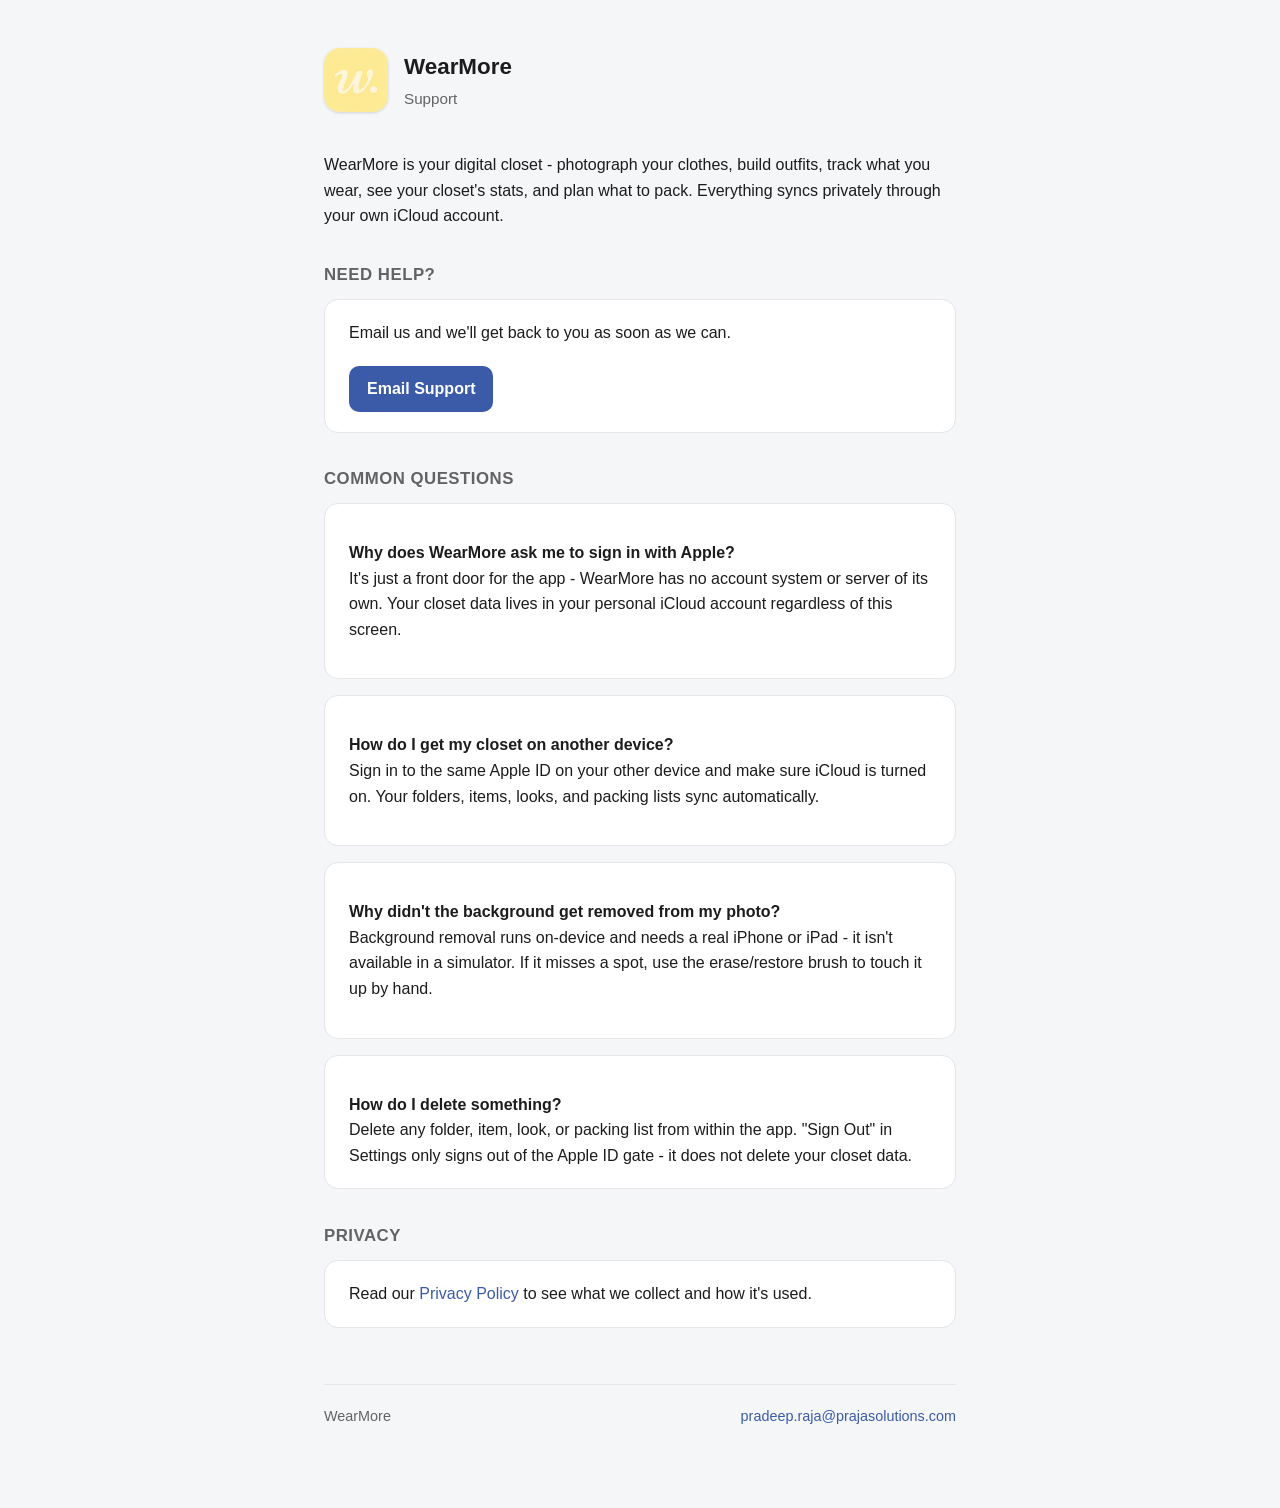
==== index.html @ c62e51a8 "Add WearMore support and privacy policy pages" ====
<!DOCTYPE html>
<html lang="en">
<head>
<meta charset="UTF-8">
<meta name="viewport" content="width=device-width, initial-scale=1.0">
<title>WearMore - Support</title>
<link rel="icon" href="assets/favicon.png">
<link rel="apple-touch-icon" href="assets/apple-touch-icon.png">
<link rel="stylesheet" href="assets/style.css">
</head>
<body>
  <div class="wrap">
    <header class="hero">
      <img src="assets/logo.png" alt="WearMore logo">
      <div>
        <h1>WearMore</h1>
        <p>Support</p>
      </div>
    </header>

    <p>WearMore is your digital closet - photograph your clothes, build outfits, track what you wear, see your closet's stats, and plan what to pack. Everything syncs privately through your own iCloud account.</p>

    <h2>Need help?</h2>
    <div class="card">
      <p style="margin-top:0">Email us and we'll get back to you as soon as we can.</p>
      <a class="button" href="mailto:pradeep.raja@prajasolutions.com">Email Support</a>
    </div>

    <h2>Common questions</h2>
    <div class="card">
      <p><strong>Why does WearMore ask me to sign in with Apple?</strong><br>
      It's just a front door for the app - WearMore has no account system or server of its own. Your closet data lives in your personal iCloud account regardless of this screen.</p>
    </div>
    <div class="card">
      <p><strong>How do I get my closet on another device?</strong><br>
      Sign in to the same Apple ID on your other device and make sure iCloud is turned on. Your folders, items, looks, and packing lists sync automatically.</p>
    </div>
    <div class="card">
      <p><strong>Why didn't the background get removed from my photo?</strong><br>
      Background removal runs on-device and needs a real iPhone or iPad - it isn't available in a simulator. If it misses a spot, use the erase/restore brush to touch it up by hand.</p>
    </div>
    <div class="card">
      <p style="margin-bottom:0"><strong>How do I delete something?</strong><br>
      Delete any folder, item, look, or packing list from within the app. "Sign Out" in Settings only signs out of the Apple ID gate - it does not delete your closet data.</p>
    </div>

    <h2>Privacy</h2>
    <div class="card">
      <p style="margin:0">Read our <a href="privacy.html">Privacy Policy</a> to see what we collect and how it's used.</p>
    </div>

    <footer>
      <span>WearMore</span>
      <span><a href="mailto:pradeep.raja@prajasolutions.com">pradeep.raja@prajasolutions.com</a></span>
    </footer>
  </div>
</body>
</html>
---- assets/style.css ----
:root {
  --bg: #f5f6f8;
  --card: #ffffff;
  --text: #1c1c1e;
  --muted: #636366;
  --accent: #3b5ba9;
  --border: #e5e5ea;
}

@media (prefers-color-scheme: dark) {
  :root {
    --bg: #0e0e10;
    --card: #1c1c1e;
    --text: #f2f2f7;
    --muted: #9a9aa0;
    --accent: #7fa2e8;
    --border: #2c2c2e;
  }
}

* { box-sizing: border-box; }

body {
  font-family: -apple-system, BlinkMacSystemFont, "Segoe UI", Roboto, sans-serif;
  background: var(--bg);
  color: var(--text);
  margin: 0;
  padding: 0;
  line-height: 1.6;
}

.wrap {
  max-width: 680px;
  margin: 0 auto;
  padding: 48px 24px 80px;
}

header.hero {
  display: flex;
  align-items: center;
  gap: 16px;
  margin-bottom: 40px;
}

header.hero img {
  width: 64px;
  height: 64px;
  border-radius: 16px;
  box-shadow: 0 1px 3px rgba(0, 0, 0, 0.15);
}

header.hero h1 {
  font-size: 1.4em;
  margin: 0;
}

header.hero p {
  margin: 2px 0 0;
  color: var(--muted);
  font-size: 0.95em;
}

h1 { font-size: 1.8em; margin-top: 0; }

h2 {
  font-size: 1.05em;
  text-transform: uppercase;
  letter-spacing: 0.03em;
  color: var(--muted);
  margin: 2em 0 0.6em;
}

.card {
  background: var(--card);
  border: 1px solid var(--border);
  border-radius: 14px;
  padding: 20px 24px;
  margin-bottom: 16px;
}

a { color: var(--accent); text-decoration: none; }
a:hover { text-decoration: underline; }

ul { padding-left: 1.2em; margin: 0; }
li { margin-bottom: 8px; }
li:last-child { margin-bottom: 0; }

.button {
  display: inline-block;
  background: var(--accent);
  color: #fff;
  padding: 10px 18px;
  border-radius: 10px;
  font-weight: 600;
  margin-top: 4px;
}
.button:hover { text-decoration: none; opacity: 0.9; }

footer {
  margin-top: 56px;
  padding-top: 20px;
  border-top: 1px solid var(--border);
  font-size: 0.9em;
  color: var(--muted);
  display: flex;
  justify-content: space-between;
  flex-wrap: wrap;
  gap: 8px;
}
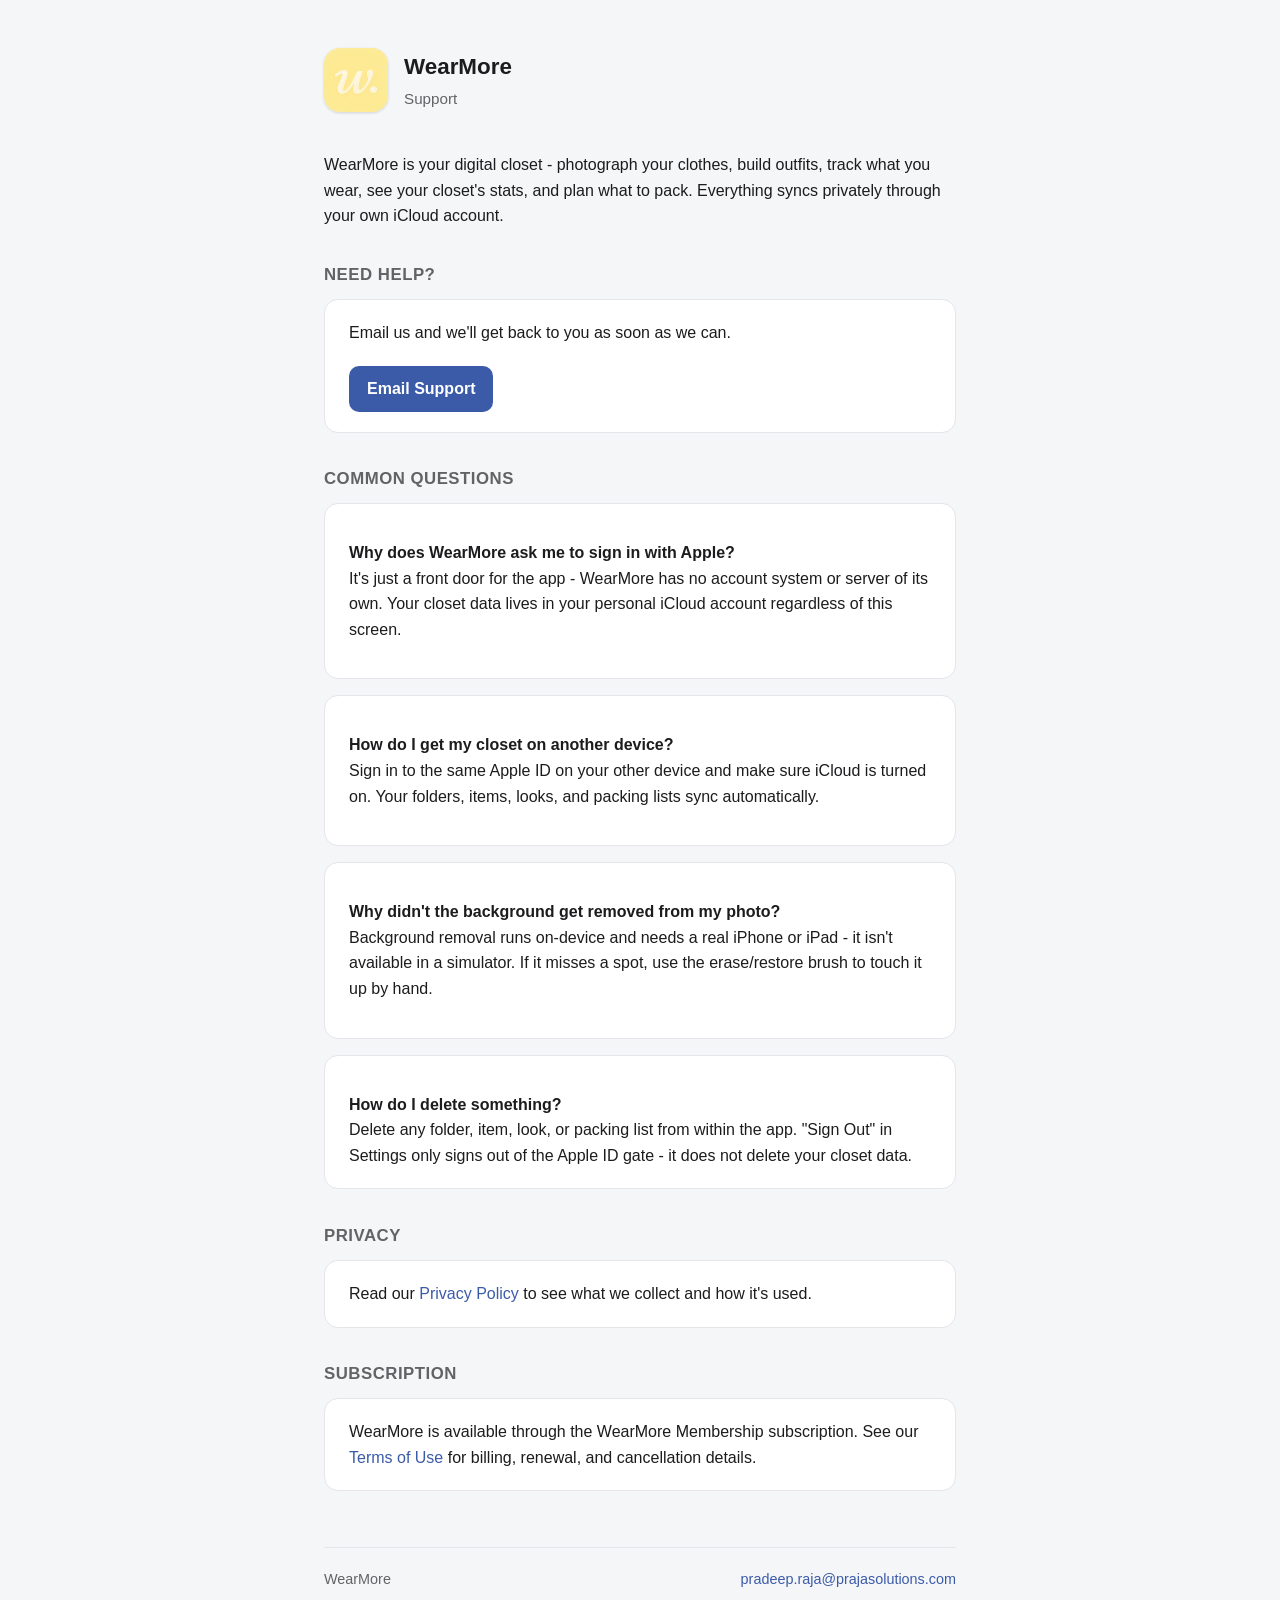
==== commit c8d57af7: "Add Terms of Use and subscription billing disclosure WearMore is moving to a $1.99/mo subscription -" ====
--- a/index.html
+++ b/index.html
@@ -49,6 +49,11 @@
       <p style="margin:0">Read our <a href="privacy.html">Privacy Policy</a> to see what we collect and how it's used.</p>
     </div>
 
+    <h2>Subscription</h2>
+    <div class="card">
+      <p style="margin:0">WearMore is available through the WearMore Membership subscription. See our <a href="terms.html">Terms of Use</a> for billing, renewal, and cancellation details.</p>
+    </div>
+
     <footer>
       <span>WearMore</span>
       <span><a href="mailto:pradeep.raja@prajasolutions.com">pradeep.raja@prajasolutions.com</a></span>
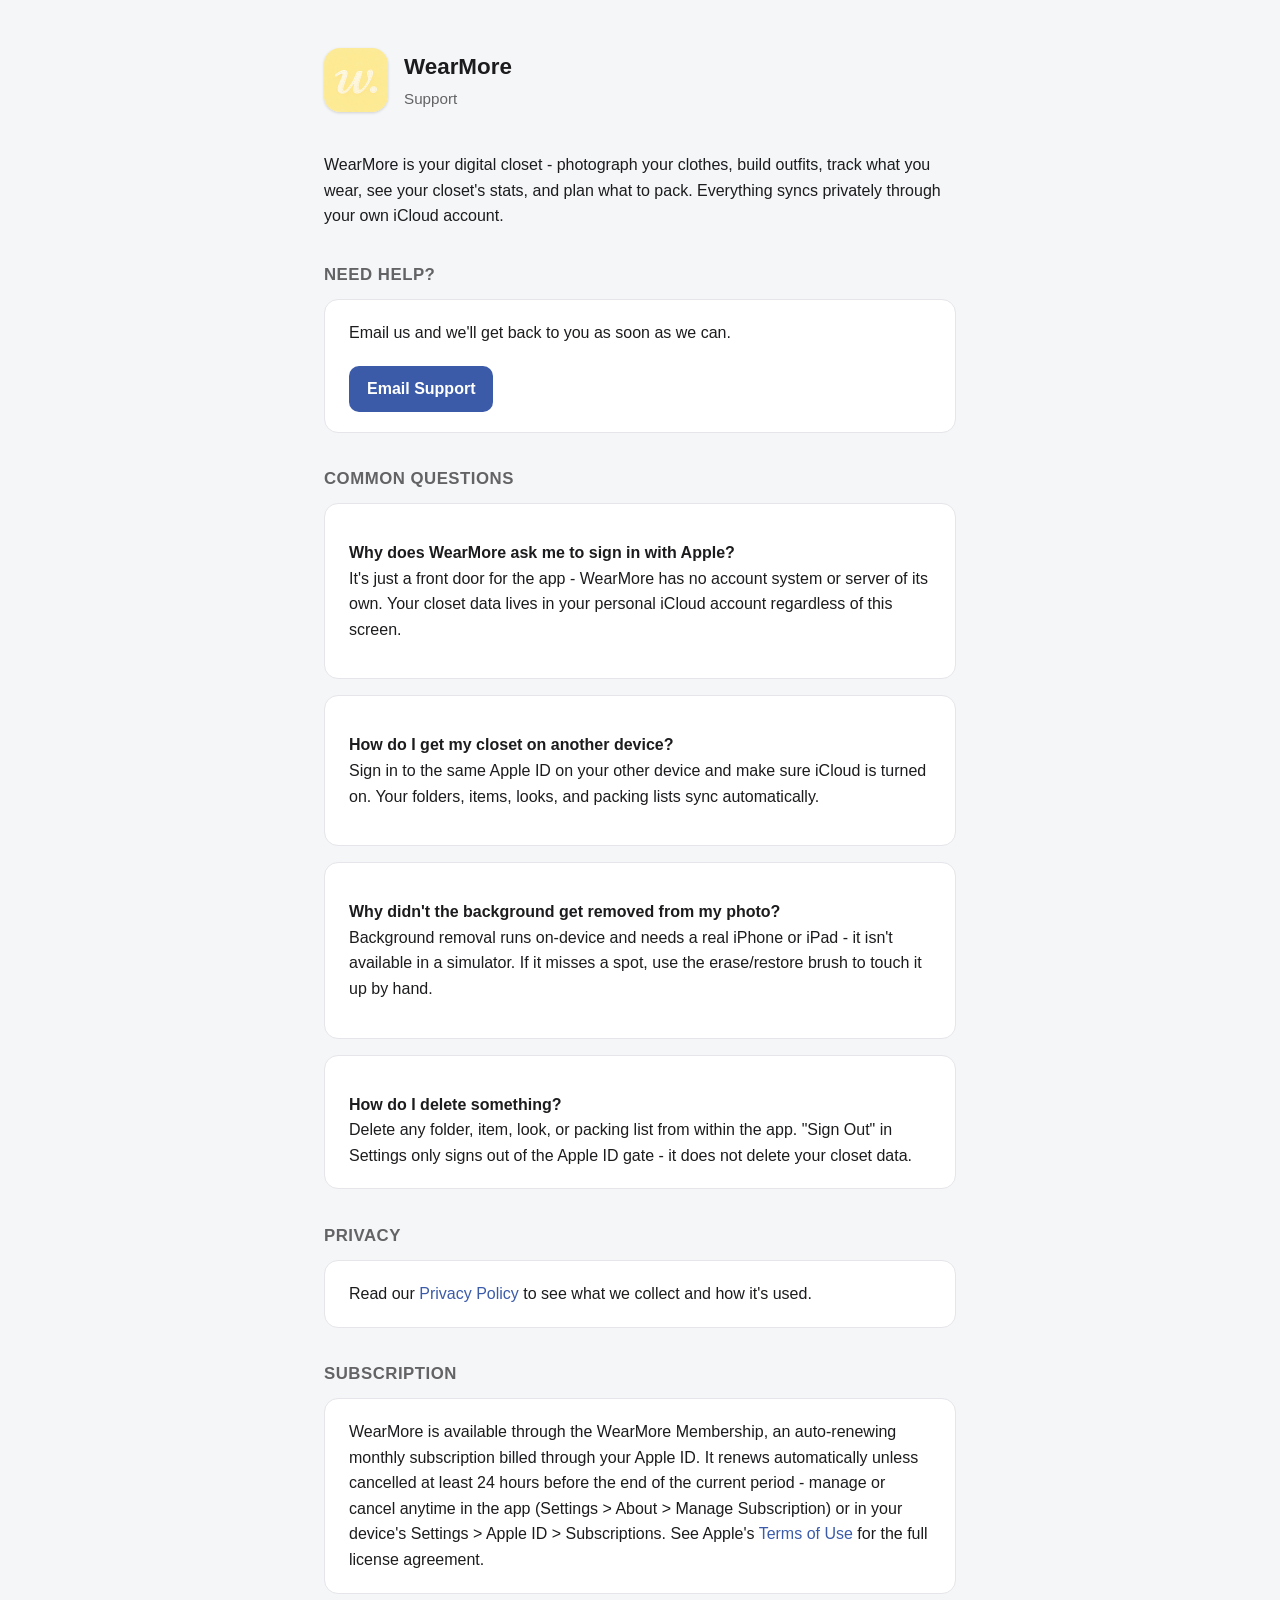
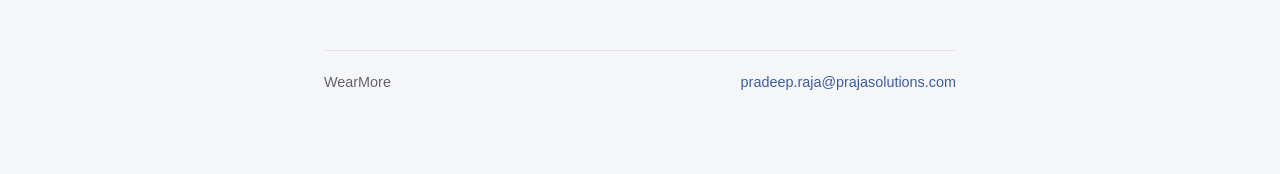
==== commit 33cdb6b3: "Point subscription links at Apple's EULA, not the removed terms page" ====
--- a/index.html
+++ b/index.html
@@ -51,7 +51,7 @@
 
     <h2>Subscription</h2>
     <div class="card">
-      <p style="margin:0">WearMore is available through the WearMore Membership subscription. See our <a href="terms.html">Terms of Use</a> for billing, renewal, and cancellation details.</p>
+      <p style="margin:0">WearMore is available through the WearMore Membership, an auto-renewing monthly subscription billed through your Apple ID. It renews automatically unless cancelled at least 24 hours before the end of the current period - manage or cancel anytime in the app (Settings &gt; About &gt; Manage Subscription) or in your device's Settings &gt; Apple ID &gt; Subscriptions. See Apple's <a href="https://www.apple.com/legal/internet-services/itunes/dev/stdeula/">Terms of Use</a> for the full license agreement.</p>
     </div>
 
     <footer>
